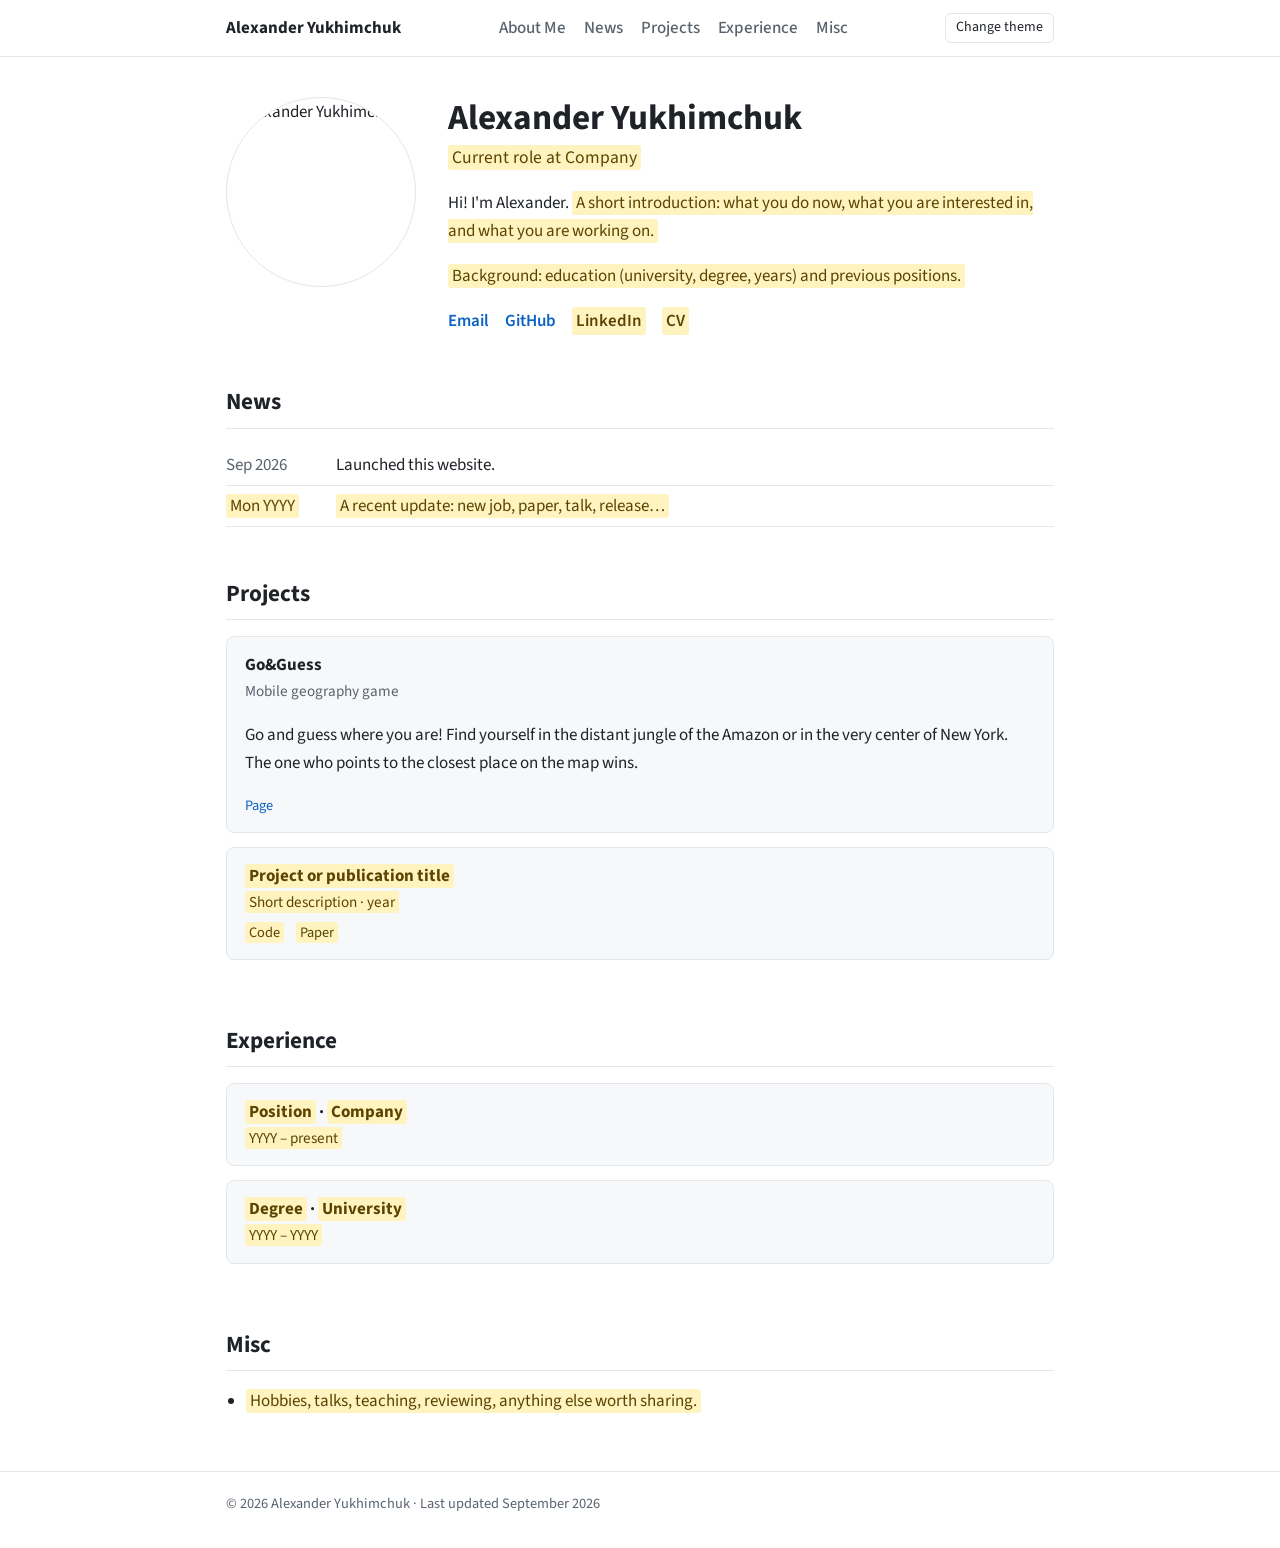
==== index.html @ cc754ca0 "Replace Go&Guess landing page with a personal website Personal site in plain HTML/CSS modeled on isa" ====
<!doctype html>
<html lang="en">
<head>
  <meta charset="utf-8">
  <meta name="viewport" content="width=device-width, initial-scale=1">
  <title>Alexander Yukhimchuk</title>
  <meta name="description" content="Personal website of Alexander Yukhimchuk.">
  <link rel="preconnect" href="https://fonts.googleapis.com">
  <link href="https://fonts.googleapis.com/css2?family=Source+Sans+3:wght@400;500;600;700&display=swap" rel="stylesheet">
  <link rel="stylesheet" href="assets/style.css">
  <script src="assets/theme.js"></script>
</head>
<body>
  <header class="nav">
    <div class="wrap">
      <a class="brand" href="#about">Alexander Yukhimchuk</a>
      <nav>
        <ul>
          <li><a href="#about">About Me</a></li>
          <li><a href="#news">News</a></li>
          <li><a href="#projects">Projects</a></li>
          <li><a href="#experience">Experience</a></li>
          <li><a href="#misc">Misc</a></li>
        </ul>
      </nav>
      <button id="theme-toggle" class="theme-toggle" type="button" aria-label="Change theme">Change theme</button>
    </div>
  </header>

  <main class="wrap">
    <!-- PLACEHOLDER: everything marked with class="placeholder" still needs real content. -->
    <section id="about">
      <div class="about">
        <!-- PLACEHOLDER: replace with assets/photo.jpg once a photo is provided -->
        <img src="https://avatars.githubusercontent.com/u/53532137?v=4" alt="Alexander Yukhimchuk">
        <div>
          <h1>Alexander Yukhimchuk</h1>
          <p class="subtitle"><span class="placeholder">Current role at Company</span></p>
          <p>
            Hi! I'm Alexander. <span class="placeholder">A short introduction: what you do now, what you are
            interested in, and what you are working on.</span>
          </p>
          <p>
            <span class="placeholder">Background: education (university, degree, years) and previous positions.</span>
          </p>
          <div class="links">
            <a href="mailto:alexander.yukhimchuk@yandex.by">Email</a>
            <a href="https://github.com/katcinskiy">GitHub</a>
            <a href="#" class="placeholder">LinkedIn</a>
            <a href="#" class="placeholder">CV</a>
          </div>
        </div>
      </div>
    </section>

    <section id="news">
      <h2>News</h2>
      <table class="news">
        <tr>
          <td class="date">Sep 2026</td>
          <td>Launched this website.</td>
        </tr>
        <tr>
          <td class="date"><span class="placeholder">Mon YYYY</span></td>
          <td><span class="placeholder">A recent update: new job, paper, talk, release…</span></td>
        </tr>
      </table>
    </section>

    <section id="projects">
      <h2>Projects</h2>
      <div class="entry">
        <div class="title">Go&amp;Guess</div>
        <div class="meta">Mobile geography game</div>
        <p>Go and guess where you are! Find yourself in the distant jungle of the Amazon or in the very center of New York. The one who points to the closest place on the map wins.</p>
        <div class="tags"><a href="go-and-guess/">Page</a></div>
      </div>
      <div class="entry">
        <div class="title"><span class="placeholder">Project or publication title</span></div>
        <div class="meta"><span class="placeholder">Short description · year</span></div>
        <div class="tags"><a href="#" class="placeholder">Code</a><a href="#" class="placeholder">Paper</a></div>
      </div>
    </section>

    <section id="experience">
      <h2>Experience</h2>
      <div class="entry">
        <div class="title"><span class="placeholder">Position</span> · <span class="placeholder">Company</span></div>
        <div class="meta"><span class="placeholder">YYYY – present</span></div>
      </div>
      <div class="entry">
        <div class="title"><span class="placeholder">Degree</span> · <span class="placeholder">University</span></div>
        <div class="meta"><span class="placeholder">YYYY – YYYY</span></div>
      </div>
    </section>

    <section id="misc">
      <h2>Misc</h2>
      <ul class="plain">
        <li><span class="placeholder">Hobbies, talks, teaching, reviewing, anything else worth sharing.</span></li>
      </ul>
    </section>
  </main>

  <footer>
    <div class="wrap">© 2026 Alexander Yukhimchuk · Last updated September 2026</div>
  </footer>
</body>
</html>
---- assets/style.css ----
:root {
  --bg: #ffffff;
  --text: #1f2328;
  --muted: #59636e;
  --accent: #0b62c4;
  --rule: #e3e6ea;
  --card: #f6f8fa;
}
@media (prefers-color-scheme: dark) {
  :root:not([data-theme="light"]) {
    --bg: #111418; --text: #e6e8eb; --muted: #9aa4af; --accent: #6cb0ff; --rule: #2a3038; --card: #181c21;
  }
}
:root[data-theme="dark"] {
  --bg: #111418; --text: #e6e8eb; --muted: #9aa4af; --accent: #6cb0ff; --rule: #2a3038; --card: #181c21;
}
* { box-sizing: border-box; }
html { scroll-behavior: smooth; }
body {
  margin: 0; background: var(--bg); color: var(--text);
  font: 17px/1.65 "Source Sans 3", -apple-system, "Segoe UI", Roboto, Helvetica, Arial, sans-serif;
}
a { color: var(--accent); text-decoration: none; }
a:hover { text-decoration: underline; }
.wrap { max-width: 860px; margin: 0 auto; padding: 0 16px; }

header.nav { position: sticky; top: 0; background: var(--bg); border-bottom: 1px solid var(--rule); z-index: 10; }
header.nav .wrap { display: flex; align-items: center; justify-content: space-between; gap: 12px; min-height: 56px; flex-wrap: wrap; }
.brand { font-weight: 700; color: var(--text); }
nav ul { list-style: none; display: flex; gap: 18px; margin: 0; padding: 0; flex-wrap: wrap; }
nav a { color: var(--muted); font-weight: 500; }
nav a:hover { color: var(--accent); text-decoration: none; }
.theme-toggle { background: none; border: 1px solid var(--rule); color: var(--text); border-radius: 6px; padding: 2px 10px; cursor: pointer; font: inherit; font-size: 14px; }

section { padding: 40px 0 8px; scroll-margin-top: 64px; }
h1 { font-size: 2.2rem; margin: 0 0 4px; line-height: 1.2; }
h2 { font-size: 1.45rem; margin: 0 0 16px; padding-bottom: 6px; border-bottom: 1px solid var(--rule); }
.subtitle { color: var(--muted); margin: 0 0 16px; font-size: 1.1rem; }

.about { display: flex; gap: 32px; align-items: flex-start; }
.about img { width: 190px; height: 190px; border-radius: 50%; object-fit: cover; flex-shrink: 0; border: 1px solid var(--rule); }
.links { display: flex; gap: 16px; flex-wrap: wrap; font-weight: 600; margin-top: 12px; }
@media (max-width: 640px) {
  .about { flex-direction: column; align-items: center; text-align: center; }
  .links { justify-content: center; }
}

table.news { border-collapse: collapse; width: 100%; }
table.news td { padding: 6px 0; vertical-align: top; border-bottom: 1px solid var(--rule); }
table.news td.date { color: var(--muted); white-space: nowrap; width: 110px; padding-right: 16px; font-variant-numeric: tabular-nums; }

.entry { background: var(--card); border: 1px solid var(--rule); border-radius: 8px; padding: 14px 18px; margin-bottom: 14px; }
.entry .title { font-weight: 700; }
.entry .meta { color: var(--muted); font-size: 0.95rem; }
.entry .tags { margin-top: 6px; font-size: 0.9rem; }
.entry .tags a { margin-right: 12px; }

.placeholder { background: #fff3bf; color: #5c4400; padding: 0 4px; border-radius: 3px; }
:root[data-theme="dark"] .placeholder { background: #4a3b00; color: #ffe38a; }
@media (prefers-color-scheme: dark) { :root:not([data-theme="light"]) .placeholder { background: #4a3b00; color: #ffe38a; } }

ul.plain { padding-left: 20px; margin: 0; }
footer { color: var(--muted); font-size: 0.9rem; border-top: 1px solid var(--rule); margin-top: 48px; padding: 20px 0 32px; }
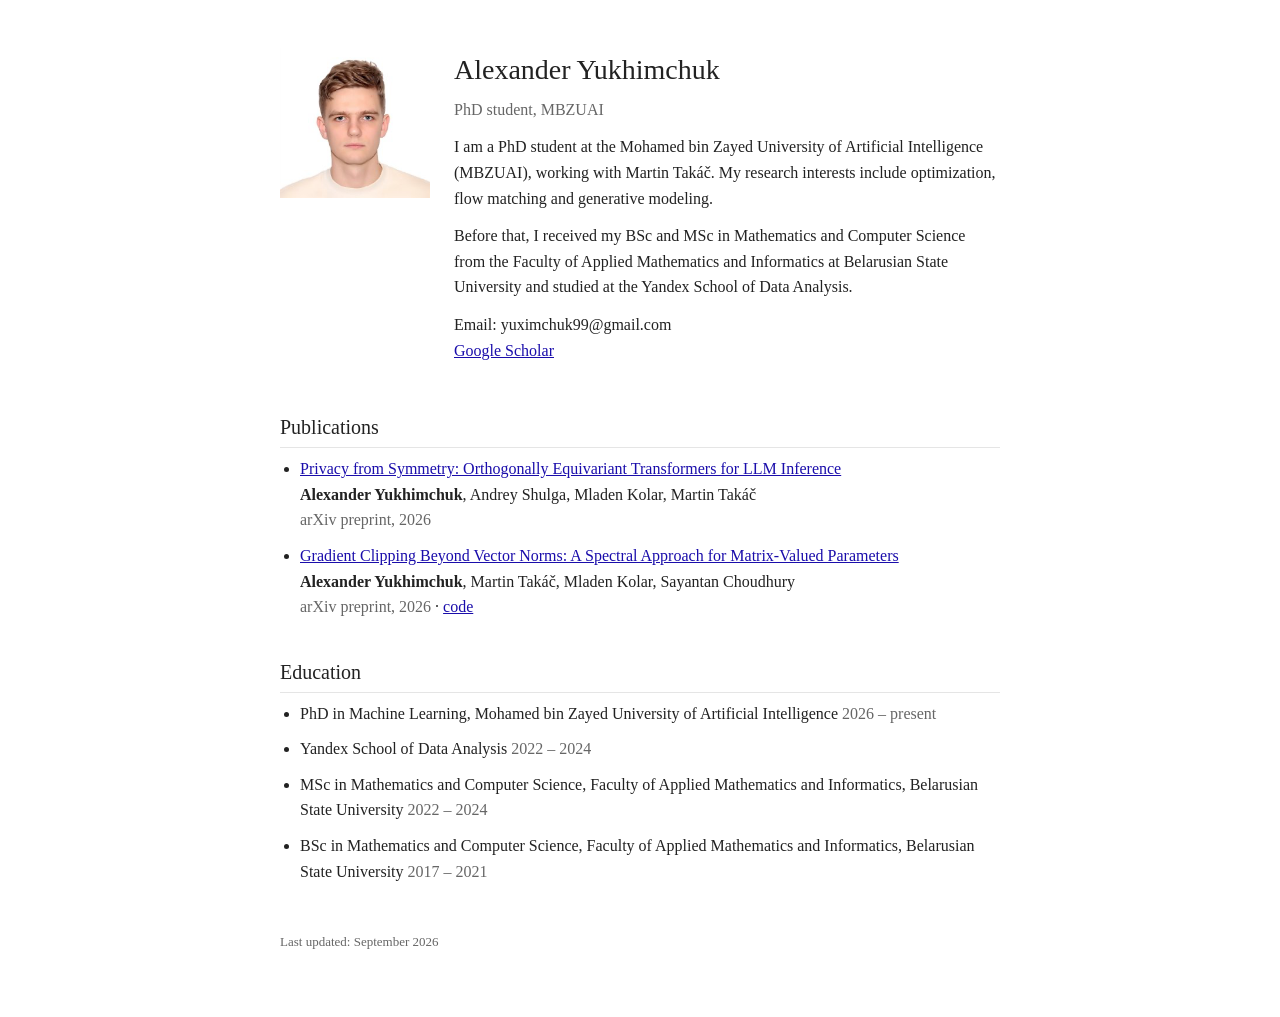
==== commit c6d46473: "Switch to the approved minimal design and drop Go&Guess Single static page with photo, bio, publicat" ====
--- a/index.html
+++ b/index.html
@@ -1,109 +1,85 @@
 <!doctype html>
 <html lang="en">
 <head>
-  <meta charset="utf-8">
-  <meta name="viewport" content="width=device-width, initial-scale=1">
-  <title>Alexander Yukhimchuk</title>
-  <meta name="description" content="Personal website of Alexander Yukhimchuk.">
-  <link rel="preconnect" href="https://fonts.googleapis.com">
-  <link href="https://fonts.googleapis.com/css2?family=Source+Sans+3:wght@400;500;600;700&display=swap" rel="stylesheet">
-  <link rel="stylesheet" href="assets/style.css">
-  <script src="assets/theme.js"></script>
+<meta charset="utf-8">
+<meta name="viewport" content="width=device-width, initial-scale=1">
+<title>Alexander Yukhimchuk</title>
+<meta name="description" content="Alexander Yukhimchuk, PhD student at MBZUAI.">
+<style>
+:root {
+  --bg: #ffffff;
+  --text: #222222;
+  --muted: #666666;
+  --link: #1a0dab;
+  --rule: #e5e5e5;
+}
+@media (prefers-color-scheme: dark) {
+  :root:not([data-theme="light"]) { color-scheme: dark; --bg: #161616; --text: #dddddd; --muted: #999999; --link: #8ab4f8; --rule: #333333; }
+}
+:root[data-theme="dark"] { color-scheme: dark; --bg: #161616; --text: #dddddd; --muted: #999999; --link: #8ab4f8; --rule: #333333; }
+body {
+  margin: 0; background: var(--bg); color: var(--text);
+  font: 16px/1.6 Georgia, "Times New Roman", serif;
+}
+main { max-width: 720px; margin: 0 auto; padding: 48px 20px 64px; }
+a { color: var(--link); }
+h1 { font-size: 28px; font-weight: normal; margin: 0 0 4px; }
+h2 { font-size: 20px; font-weight: normal; margin: 36px 0 8px; border-bottom: 1px solid var(--rule); padding-bottom: 4px; }
+p { margin: 0 0 12px; }
+ul { margin: 0; padding-left: 20px; }
+li { margin-bottom: 10px; }
+.top { display: flex; gap: 24px; align-items: flex-start; }
+.photo { width: 150px; height: 150px; object-fit: cover; flex-shrink: 0; }
+.muted { color: var(--muted); }
+.date { color: var(--muted); }
+footer { margin-top: 48px; font-size: 13px; color: var(--muted); }
+@media (max-width: 520px) { .top { flex-direction: column; } }
+</style>
 </head>
 <body>
-  <header class="nav">
-    <div class="wrap">
-      <a class="brand" href="#about">Alexander Yukhimchuk</a>
-      <nav>
-        <ul>
-          <li><a href="#about">About Me</a></li>
-          <li><a href="#news">News</a></li>
-          <li><a href="#projects">Projects</a></li>
-          <li><a href="#experience">Experience</a></li>
-          <li><a href="#misc">Misc</a></li>
-        </ul>
-      </nav>
-      <button id="theme-toggle" class="theme-toggle" type="button" aria-label="Change theme">Change theme</button>
+
+<main>
+  <div class="top">
+    <img class="photo" src="assets/photo.png" alt="Alexander Yukhimchuk">
+    <div>
+      <h1>Alexander Yukhimchuk</h1>
+      <p class="muted">PhD student, MBZUAI</p>
+      <p>
+        I am a PhD student at the Mohamed bin Zayed University of Artificial Intelligence (MBZUAI),
+        working with Martin Takáč.
+        My research interests include optimization, flow matching and generative modeling.
+      </p>
+      <p>Before that, I received my BSc and MSc in Mathematics and Computer Science from the Faculty of Applied Mathematics and Informatics at Belarusian State University and studied at the Yandex School of Data Analysis.</p>
+      <p>
+        Email: yuximchuk99@gmail.com<br>
+        <a href="https://scholar.google.com/citations?user=T0aKw2AAAAAJ">Google Scholar</a>
+      </p>
     </div>
-  </header>
+  </div>
 
-  <main class="wrap">
-    <!-- PLACEHOLDER: everything marked with class="placeholder" still needs real content. -->
-    <section id="about">
-      <div class="about">
-        <!-- PLACEHOLDER: replace with assets/photo.jpg once a photo is provided -->
-        <img src="https://avatars.githubusercontent.com/u/53532137?v=4" alt="Alexander Yukhimchuk">
-        <div>
-          <h1>Alexander Yukhimchuk</h1>
-          <p class="subtitle"><span class="placeholder">Current role at Company</span></p>
-          <p>
-            Hi! I'm Alexander. <span class="placeholder">A short introduction: what you do now, what you are
-            interested in, and what you are working on.</span>
-          </p>
-          <p>
-            <span class="placeholder">Background: education (university, degree, years) and previous positions.</span>
-          </p>
-          <div class="links">
-            <a href="mailto:alexander.yukhimchuk@yandex.by">Email</a>
-            <a href="https://github.com/katcinskiy">GitHub</a>
-            <a href="#" class="placeholder">LinkedIn</a>
-            <a href="#" class="placeholder">CV</a>
-          </div>
-        </div>
-      </div>
-    </section>
+  <h2>Publications</h2>
+  <ul>
+    <li>
+      <a href="https://arxiv.org/abs/2606.16461">Privacy from Symmetry: Orthogonally Equivariant Transformers for LLM Inference</a><br>
+      <b>Alexander Yukhimchuk</b>, Andrey Shulga, Mladen Kolar, Martin Takáč<br>
+      <span class="muted">arXiv preprint, 2026</span>
+    </li>
+    <li>
+      <a href="https://arxiv.org/abs/2605.11838">Gradient Clipping Beyond Vector Norms: A Spectral Approach for Matrix-Valued Parameters</a><br>
+      <b>Alexander Yukhimchuk</b>, Martin Takáč, Mladen Kolar, Sayantan Choudhury<br>
+      <span class="muted">arXiv preprint, 2026</span> · <a href="https://github.com/katcinskiy/spectral-clipping">code</a>
+    </li>
+  </ul>
 
-    <section id="news">
-      <h2>News</h2>
-      <table class="news">
-        <tr>
-          <td class="date">Sep 2026</td>
-          <td>Launched this website.</td>
-        </tr>
-        <tr>
-          <td class="date"><span class="placeholder">Mon YYYY</span></td>
-          <td><span class="placeholder">A recent update: new job, paper, talk, release…</span></td>
-        </tr>
-      </table>
-    </section>
+  <h2>Education</h2>
+  <ul>
+    <li>PhD in Machine Learning, Mohamed bin Zayed University of Artificial Intelligence <span class="date">2026 – present</span></li>
+    <li>Yandex School of Data Analysis <span class="date">2022 – 2024</span></li>
+    <li>MSc in Mathematics and Computer Science, Faculty of Applied Mathematics and Informatics, Belarusian State University <span class="date">2022 – 2024</span></li>
+    <li>BSc in Mathematics and Computer Science, Faculty of Applied Mathematics and Informatics, Belarusian State University <span class="date">2017 – 2021</span></li>
+  </ul>
 
-    <section id="projects">
-      <h2>Projects</h2>
-      <div class="entry">
-        <div class="title">Go&amp;Guess</div>
-        <div class="meta">Mobile geography game</div>
-        <p>Go and guess where you are! Find yourself in the distant jungle of the Amazon or in the very center of New York. The one who points to the closest place on the map wins.</p>
-        <div class="tags"><a href="go-and-guess/">Page</a></div>
-      </div>
-      <div class="entry">
-        <div class="title"><span class="placeholder">Project or publication title</span></div>
-        <div class="meta"><span class="placeholder">Short description · year</span></div>
-        <div class="tags"><a href="#" class="placeholder">Code</a><a href="#" class="placeholder">Paper</a></div>
-      </div>
-    </section>
-
-    <section id="experience">
-      <h2>Experience</h2>
-      <div class="entry">
-        <div class="title"><span class="placeholder">Position</span> · <span class="placeholder">Company</span></div>
-        <div class="meta"><span class="placeholder">YYYY – present</span></div>
-      </div>
-      <div class="entry">
-        <div class="title"><span class="placeholder">Degree</span> · <span class="placeholder">University</span></div>
-        <div class="meta"><span class="placeholder">YYYY – YYYY</span></div>
-      </div>
-    </section>
-
-    <section id="misc">
-      <h2>Misc</h2>
-      <ul class="plain">
-        <li><span class="placeholder">Hobbies, talks, teaching, reviewing, anything else worth sharing.</span></li>
-      </ul>
-    </section>
-  </main>
-
-  <footer>
-    <div class="wrap">© 2026 Alexander Yukhimchuk · Last updated September 2026</div>
-  </footer>
+  <footer>Last updated: September 2026</footer>
+</main>
 </body>
 </html>
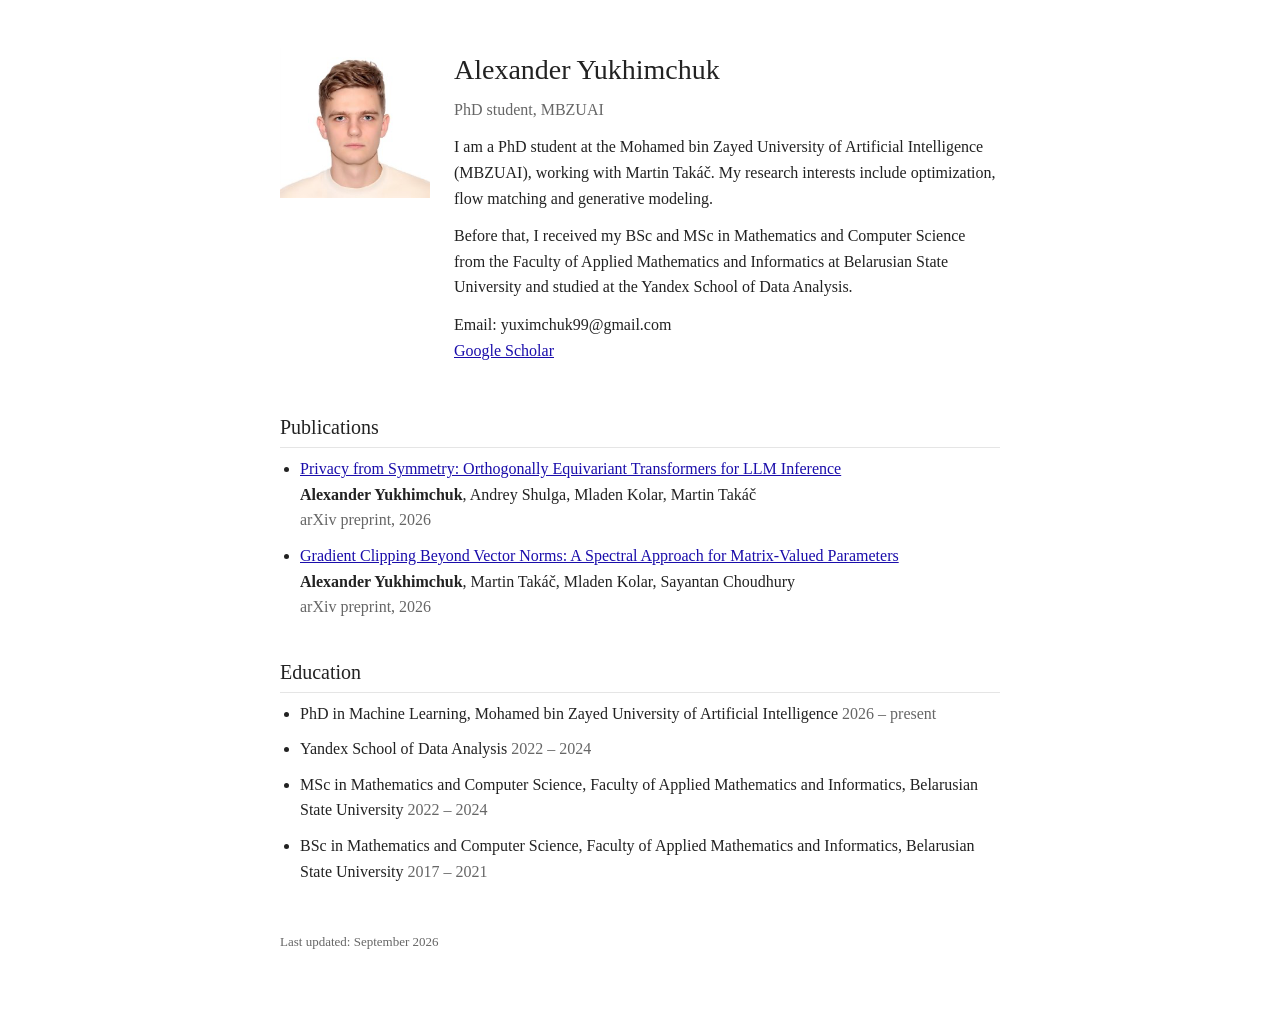
==== commit c91f5eb7: "Remove code link from publications Co-Authored-By: Claude Opus 5.5 (1M context) <noreply@anthropic.c" ====
--- a/index.html
+++ b/index.html
@@ -67,7 +67,7 @@
     <li>
       <a href="https://arxiv.org/abs/2605.11838">Gradient Clipping Beyond Vector Norms: A Spectral Approach for Matrix-Valued Parameters</a><br>
       <b>Alexander Yukhimchuk</b>, Martin Takáč, Mladen Kolar, Sayantan Choudhury<br>
-      <span class="muted">arXiv preprint, 2026</span> · <a href="https://github.com/katcinskiy/spectral-clipping">code</a>
+      <span class="muted">arXiv preprint, 2026</span>
     </li>
   </ul>
 
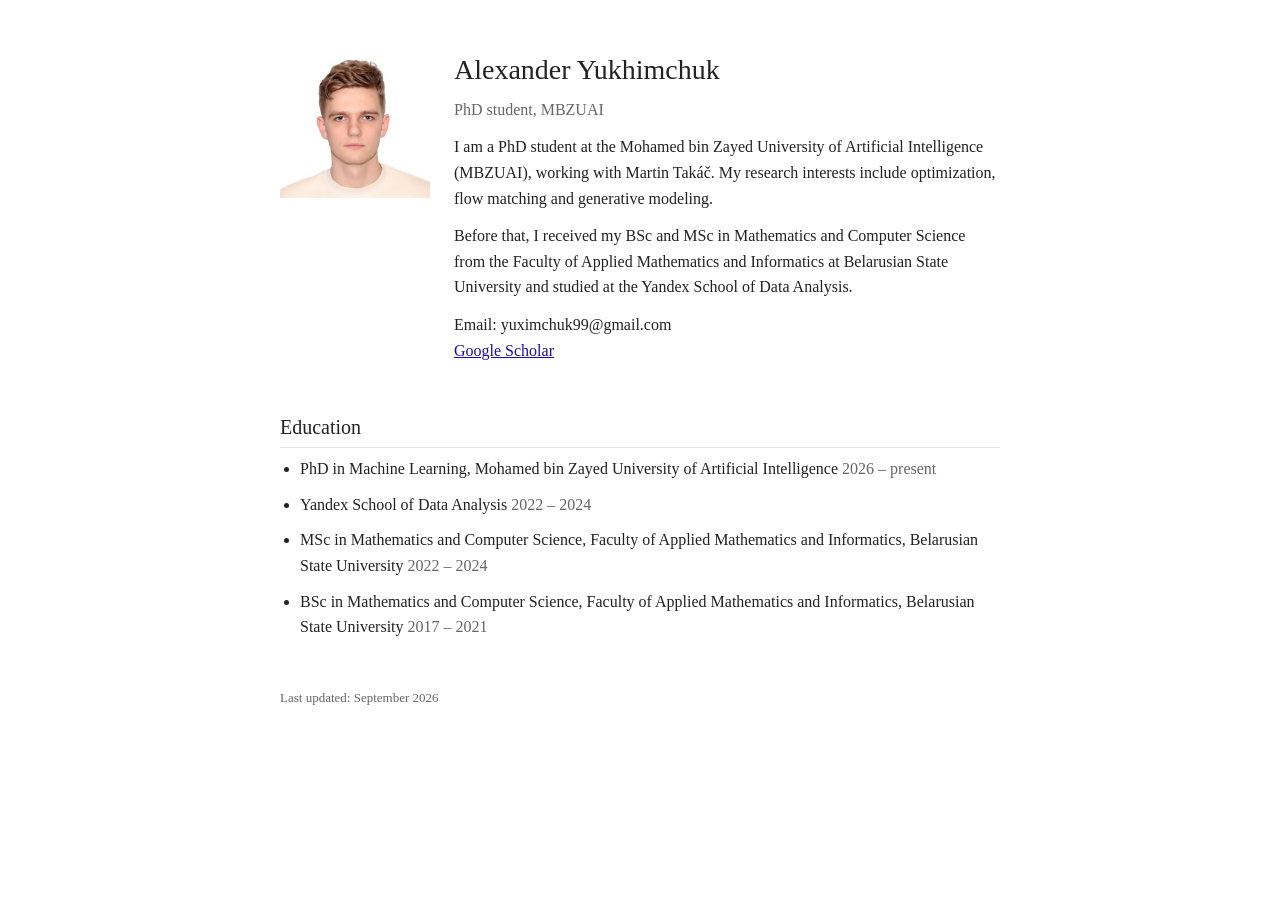
==== commit d7b6f067: "Hide publications while papers are under review Co-Authored-By: Claude Opus 5.5 (1M context) <norepl" ====
--- a/index.html
+++ b/index.html
@@ -57,20 +57,6 @@
     </div>
   </div>
 
-  <h2>Publications</h2>
-  <ul>
-    <li>
-      <a href="https://arxiv.org/abs/2606.16461">Privacy from Symmetry: Orthogonally Equivariant Transformers for LLM Inference</a><br>
-      <b>Alexander Yukhimchuk</b>, Andrey Shulga, Mladen Kolar, Martin Takáč<br>
-      <span class="muted">arXiv preprint, 2026</span>
-    </li>
-    <li>
-      <a href="https://arxiv.org/abs/2605.11838">Gradient Clipping Beyond Vector Norms: A Spectral Approach for Matrix-Valued Parameters</a><br>
-      <b>Alexander Yukhimchuk</b>, Martin Takáč, Mladen Kolar, Sayantan Choudhury<br>
-      <span class="muted">arXiv preprint, 2026</span>
-    </li>
-  </ul>
-
   <h2>Education</h2>
   <ul>
     <li>PhD in Machine Learning, Mohamed bin Zayed University of Artificial Intelligence <span class="date">2026 – present</span></li>
